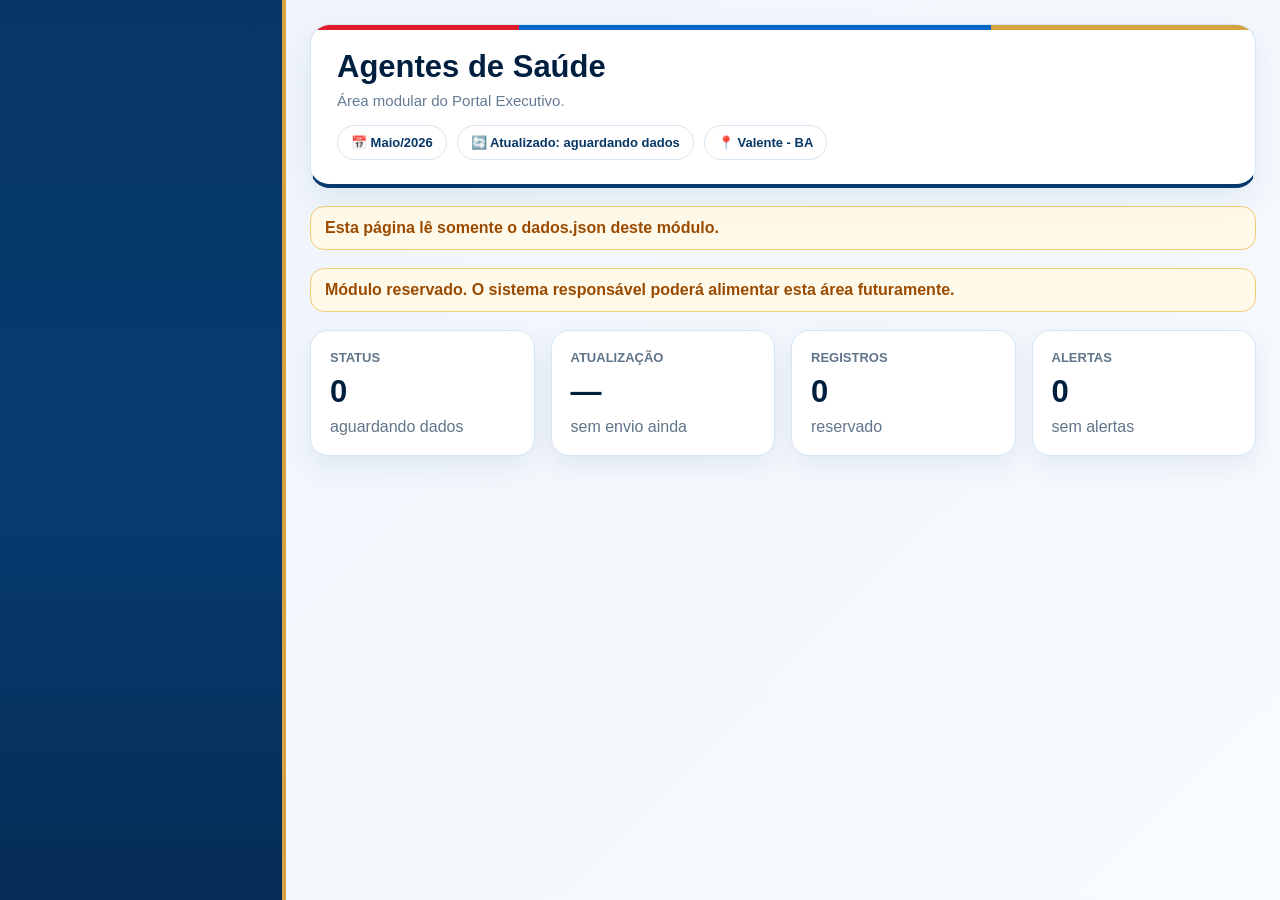
==== site_relatorios_online/AgentesDeSaude/index.html @ 7457f8e7 "Atualiza portal de Valente" ====
<!DOCTYPE html><html lang="pt-BR"><head><meta charset="UTF-8"><title>Agentes de Saúde</title><link rel="stylesheet" href="/site_relatorios_online/assets/portal.css"><script src="/site_relatorios_online/assets/portal.js"></script></head><body><div class="layout"><aside class="sidebar"></aside><main class="main"><section class="hero"><h2>Agentes de Saúde</h2><p>Área modular do Portal Executivo.</p><div class="badges"><span class="badge">📅 Maio/2026</span><span class="badge">🔄 Atualizado: aguardando dados</span><span class="badge">📍 Valente - BA</span></div></section><div class="notice">Esta página lê somente o dados.json deste módulo.</div><div class="notice">Módulo reservado. O sistema responsável poderá alimentar esta área futuramente.</div><div class="cards"><div class="card"><h3>Status</h3><div class="num">0</div><p>aguardando dados</p></div><div class="card"><h3>Atualização</h3><div class="num">—</div><p>sem envio ainda</p></div><div class="card"><h3>Registros</h3><div class="num">0</div><p>reservado</p></div><div class="card"><h3>Alertas</h3><div class="num">0</div><p>sem alertas</p></div></div><script>montarMenu('AgentesDeSaude')</script></main></div></body></html>
---- site_relatorios_online/assets/portal.css ----
:root{
  --azul-escuro:#073766;
  --azul-medio:#0b4b82;
  --azul:#0067c5;
  --dourado:#d7a342;
  --vermelho:#e21b2d;
  --bg:#eef4fb;
  --card:#ffffff;
  --borda:#d6e5f3;
  --texto:#001f3f;
  --muted:#657b93;
}
*{box-sizing:border-box}
body{
  margin:0;
  font-family:Arial, Helvetica, sans-serif;
  background:linear-gradient(135deg,#eef4fb,#f8fbff);
  color:var(--texto);
}
.layout{display:flex;min-height:100vh}
.sidebar{
  width:286px;
  background:linear-gradient(180deg,#073766 0%,#073b70 55%,#052c55 100%);
  color:white;
  padding:18px 14px;
  position:fixed;
  left:0;top:0;bottom:0;
  overflow:auto;
  border-right:4px solid var(--dourado);
}
.brand{
  display:flex;
  gap:12px;
  align-items:center;
  padding:6px 4px 18px;
  border-bottom:1px solid rgba(255,255,255,.14);
  margin-bottom:16px;
}
.brand-mark{
  width:56px;height:56px;border-radius:16px;
  display:flex;align-items:center;justify-content:center;
  font-weight:900;
  background:rgba(255,255,255,.13);
  font-size:19px;
}
.brand h1{font-size:18px;line-height:1.05;margin:0;font-weight:900}
.brand p{font-size:12px;margin:5px 0 0;opacity:.95}
.profile-card{
  border:1px solid rgba(255,255,255,.18);
  background:rgba(255,255,255,.09);
  border-radius:18px;
  padding:15px;
  margin:16px 0 20px;
}
.profile-card strong{display:block;margin-bottom:6px;font-size:15px}
.profile-card small{display:block;line-height:1.45}
.menu-link{
  display:flex;
  align-items:center;
  justify-content:space-between;
  gap:8px;
  color:white;
  text-decoration:none;
  padding:13px 14px;
  margin:7px 0;
  border-radius:14px;
  font-weight:900;
}
.menu-link:hover,.menu-link.active{background:rgba(255,255,255,.14)}
.menu-group{
  border:1px solid rgba(255,255,255,.16);
  border-radius:18px;
  padding:8px;
  margin:14px 0;
  background:rgba(255,255,255,.04);
}
.menu-title{
  display:flex;
  align-items:center;
  justify-content:space-between;
  padding:10px 8px;
  font-weight:900;
}
.menu-sub{padding-left:0}
.menu-sub .menu-link{
  background:rgba(255,255,255,.07);
  padding-left:24px;
}
.menu-sub .menu-link.active{
  background:white;
  color:#062d57;
}
.main{
  margin-left:286px;
  padding:24px;
  width:calc(100% - 286px);
}
.hero{
  background:white;
  border:1px solid var(--borda);
  border-radius:20px;
  padding:24px 26px;
  box-shadow:0 12px 30px rgba(10,55,100,.08);
  border-bottom:4px solid #073b70;
  position:relative;
  overflow:hidden;
}
.hero:before{
  content:"";
  position:absolute;
  top:0;left:0;right:0;
  height:5px;
  background:linear-gradient(90deg,var(--vermelho) 0 22%, var(--azul) 22% 72%, var(--dourado) 72% 100%);
}
.hero h2{font-size:31px;margin:0 0 7px;font-weight:900;color:#001f3f}
.hero p{margin:0;color:var(--muted);font-size:15px}
.badges{display:flex;gap:10px;flex-wrap:wrap;margin-top:16px}
.badge{
  border:1px solid var(--borda);
  background:white;
  border-radius:999px;
  padding:9px 13px;
  font-weight:900;
  color:#073766;
  font-size:13px;
}
.notice{
  margin:18px 0;
  background:#fff9e9;
  border:1px solid #f1cc78;
  color:#9a4b00;
  padding:12px 14px;
  border-radius:14px;
  font-weight:700;
}
.cards{
  display:grid;
  grid-template-columns:repeat(4,minmax(160px,1fr));
  gap:16px;
  margin:18px 0;
}
.card{
  background:white;
  border:1px solid var(--borda);
  border-radius:18px;
  padding:19px;
  box-shadow:0 10px 26px rgba(10,55,100,.08);
}
.card h3{margin:0 0 9px;color:#60758a;font-size:13px;text-transform:uppercase;font-weight:900}
.card .num{font-size:31px;font-weight:900;color:#001f3f}
.card p{color:#60758a;margin:8px 0 0}
.grid{display:grid;grid-template-columns:1fr 1fr;gap:16px}
table{width:100%;border-collapse:collapse;background:white}
th,td{padding:12px 10px;border-bottom:1px solid #edf3f8;text-align:left}
th{font-size:12px;text-transform:uppercase;color:#60758a;background:#eef7fc}
.btn{
  display:inline-flex;
  align-items:center;
  justify-content:center;
  background:linear-gradient(135deg,#073766,#0067c5 75%,#d7a342);
  color:white;
  text-decoration:none;
  border:0;
  border-radius:12px;
  padding:12px 16px;
  font-weight:900;
  cursor:pointer;
}
.top-actions{display:flex;gap:10px;flex-wrap:wrap;margin-top:16px}
input,select,textarea{
  width:100%;
  padding:12px;
  border:1px solid #cbdbea;
  border-radius:12px;
}
label{font-weight:900;color:#3d5873;font-size:13px;display:block;margin:10px 0 6px}
.ok{color:green;font-weight:900}.erro{color:#b00020;font-weight:900}
@media(max-width:900px){
  .sidebar{position:relative;width:100%;height:auto}
  .layout{display:block}
  .main{margin-left:0;width:100%}
  .cards{grid-template-columns:1fr 1fr}
  .grid{grid-template-columns:1fr}
}


/* SPA_FIX: a barra lateral fica única e fixa; os cliques trocam somente o conteúdo central. */
.sidebar{z-index:10}
.main{min-height:100vh;transition:opacity .12s ease}
.menu-group.active-group{background:rgba(255,255,255,.08);border-color:rgba(255,255,255,.28)}
@media(max-width:900px){.sidebar{position:relative}.main{margin-left:0;width:100%}}
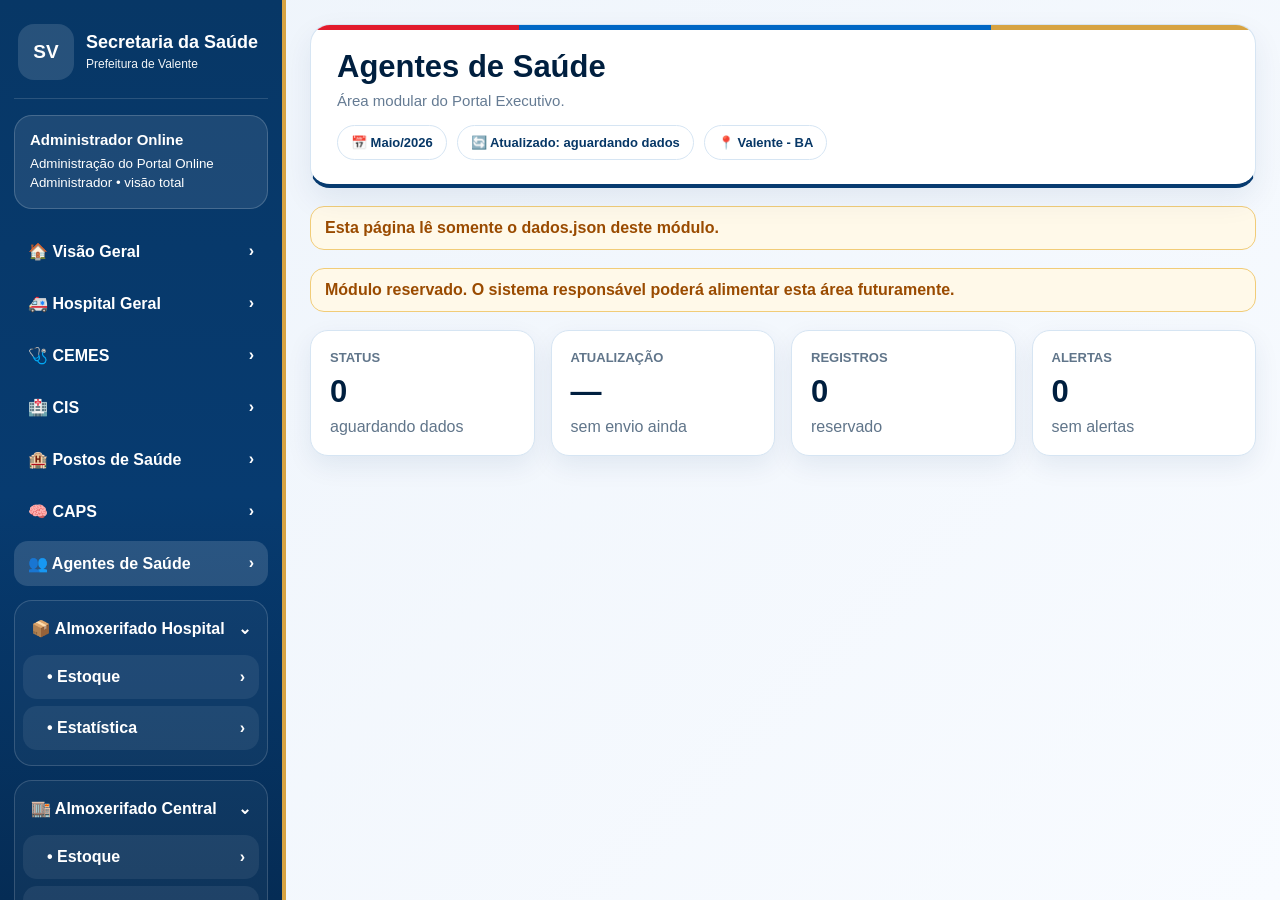
==== commit 00cf9262: "Atualiza portal de Valente" ====
--- a/site_relatorios_online/AgentesDeSaude/index.html
+++ b/site_relatorios_online/AgentesDeSaude/index.html
@@ -1 +1 @@
-<!DOCTYPE html><html lang="pt-BR"><head><meta charset="UTF-8"><title>Agentes de Saúde</title><link rel="stylesheet" href="/site_relatorios_online/assets/portal.css"><script src="/site_relatorios_online/assets/portal.js"></script></head><body><div class="layout"><aside class="sidebar"></aside><main class="main"><section class="hero"><h2>Agentes de Saúde</h2><p>Área modular do Portal Executivo.</p><div class="badges"><span class="badge">📅 Maio/2026</span><span class="badge">🔄 Atualizado: aguardando dados</span><span class="badge">📍 Valente - BA</span></div></section><div class="notice">Esta página lê somente o dados.json deste módulo.</div><div class="notice">Módulo reservado. O sistema responsável poderá alimentar esta área futuramente.</div><div class="cards"><div class="card"><h3>Status</h3><div class="num">0</div><p>aguardando dados</p></div><div class="card"><h3>Atualização</h3><div class="num">—</div><p>sem envio ainda</p></div><div class="card"><h3>Registros</h3><div class="num">0</div><p>reservado</p></div><div class="card"><h3>Alertas</h3><div class="num">0</div><p>sem alertas</p></div></div><script>montarMenu('AgentesDeSaude')</script></main></div></body></html>+<!DOCTYPE html><html lang="pt-BR"><head><meta charset="UTF-8"><title>Agentes de Saúde</title><link rel="stylesheet" href="../assets/portal.css"><script src="../assets/portal.js"></script></head><body><div class="layout"><aside class="sidebar"></aside><main class="main"><section class="hero"><h2>Agentes de Saúde</h2><p>Área modular do Portal Executivo.</p><div class="badges"><span class="badge">📅 Maio/2026</span><span class="badge">🔄 Atualizado: aguardando dados</span><span class="badge">📍 Valente - BA</span></div></section><div class="notice">Esta página lê somente o dados.json deste módulo.</div><div class="notice">Módulo reservado. O sistema responsável poderá alimentar esta área futuramente.</div><div class="cards"><div class="card"><h3>Status</h3><div class="num">0</div><p>aguardando dados</p></div><div class="card"><h3>Atualização</h3><div class="num">—</div><p>sem envio ainda</p></div><div class="card"><h3>Registros</h3><div class="num">0</div><p>reservado</p></div><div class="card"><h3>Alertas</h3><div class="num">0</div><p>sem alertas</p></div></div><script>montarMenu('AgentesDeSaude')</script></main></div></body></html>
